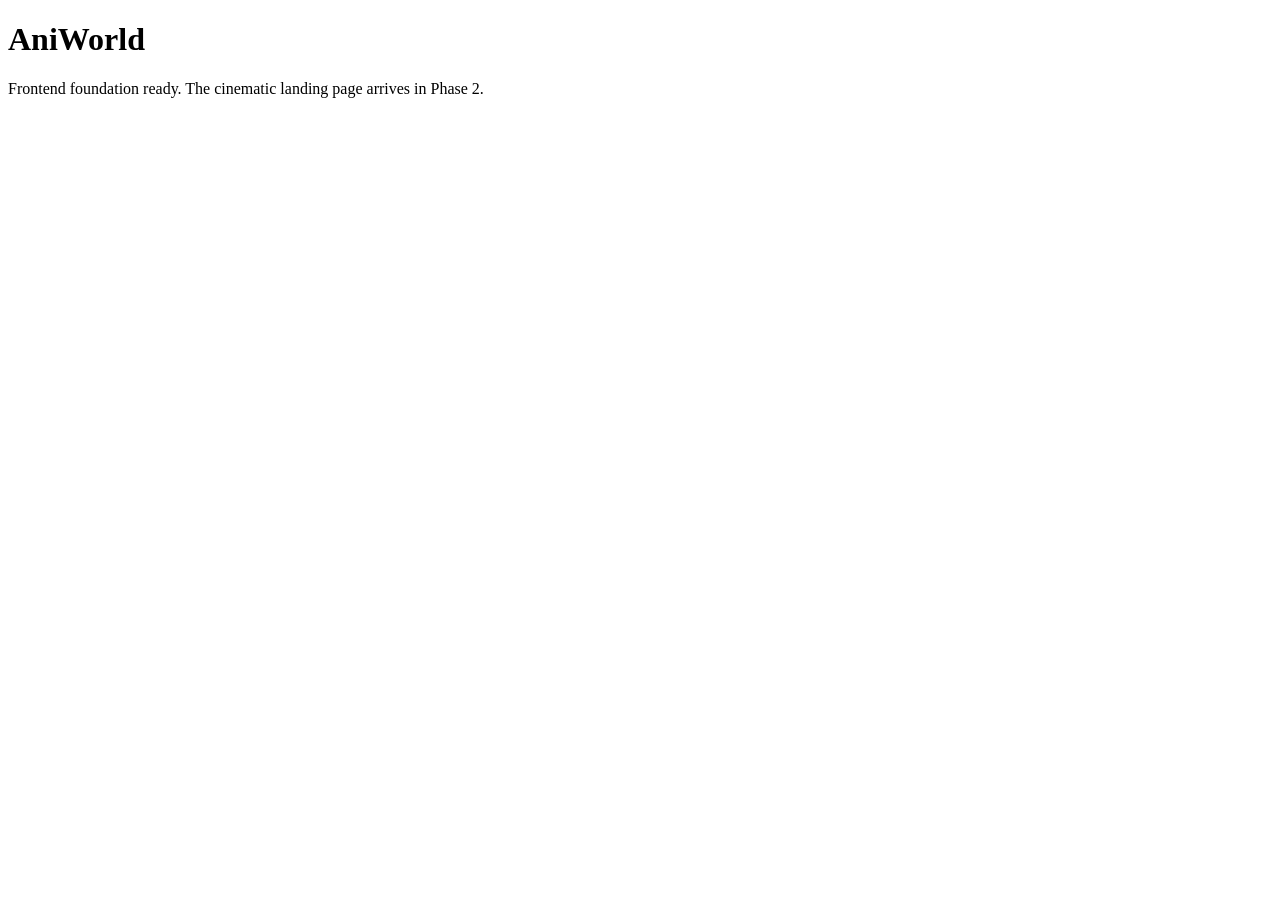
==== frontend/index.html @ ccfe4e94 "feat: initialize AniWorld Django backend" ====
<!doctype html>
<html lang="en">
  <head>
    <meta charset="UTF-8" />
    <meta name="viewport" content="width=device-width, initial-scale=1.0" />
    <meta name="description" content="AniWorld — enter your anime universe." />
    <title>AniWorld</title>
  </head>
  <body>
    <main>
      <h1>AniWorld</h1>
      <p>Frontend foundation ready. The cinematic landing page arrives in Phase 2.</p>
    </main>
  </body>
</html>
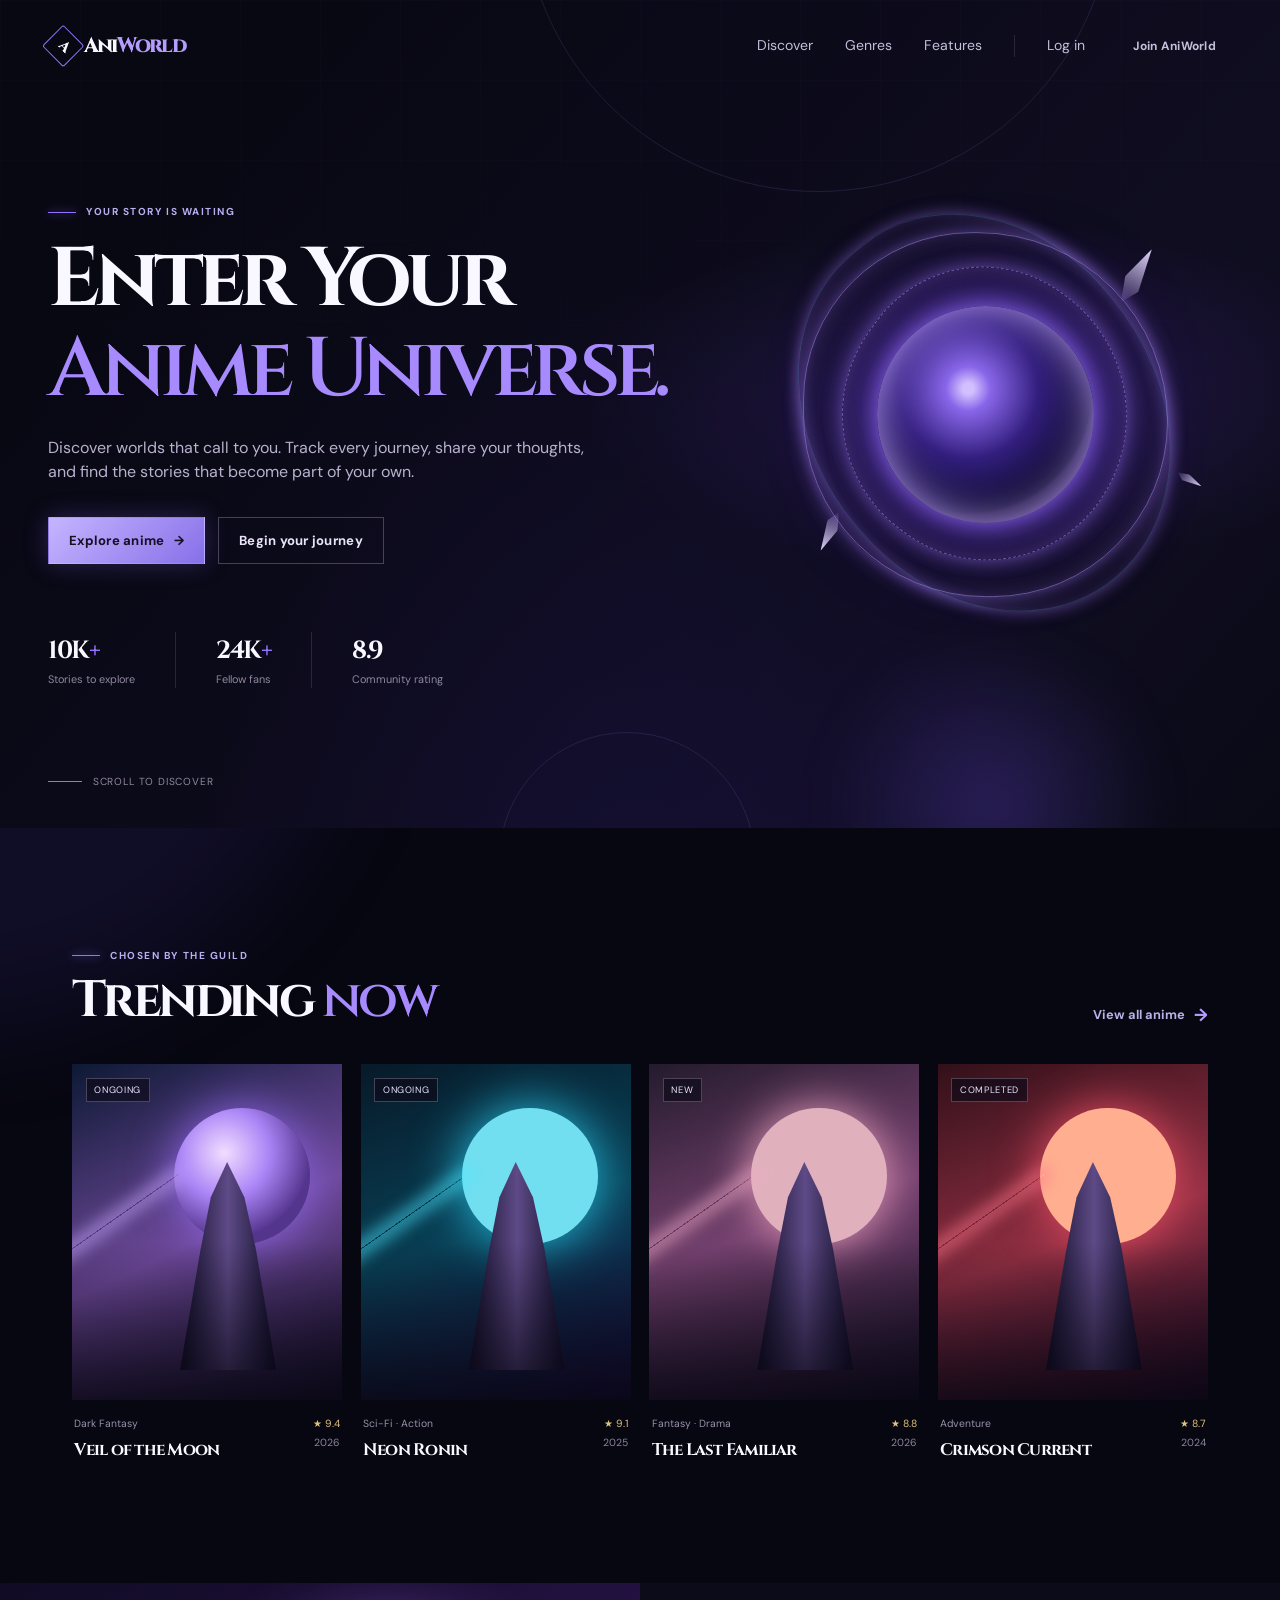
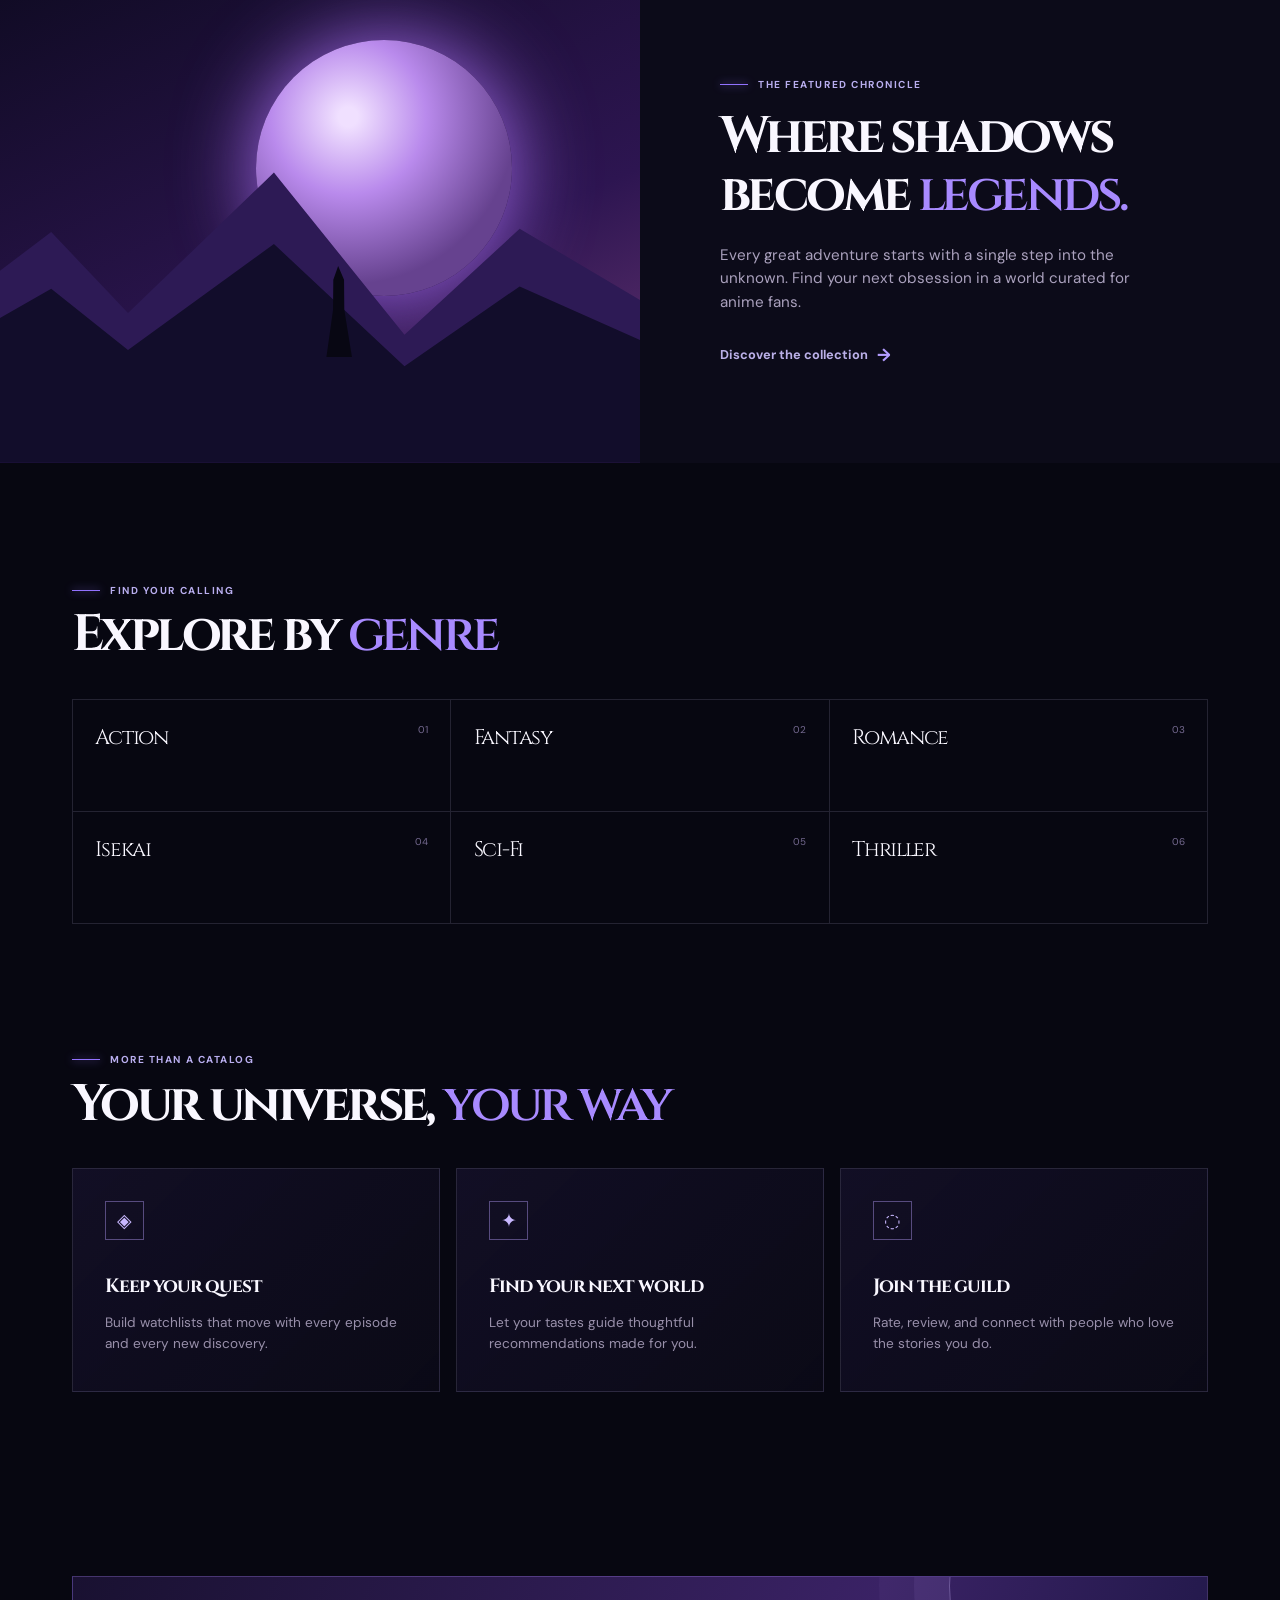
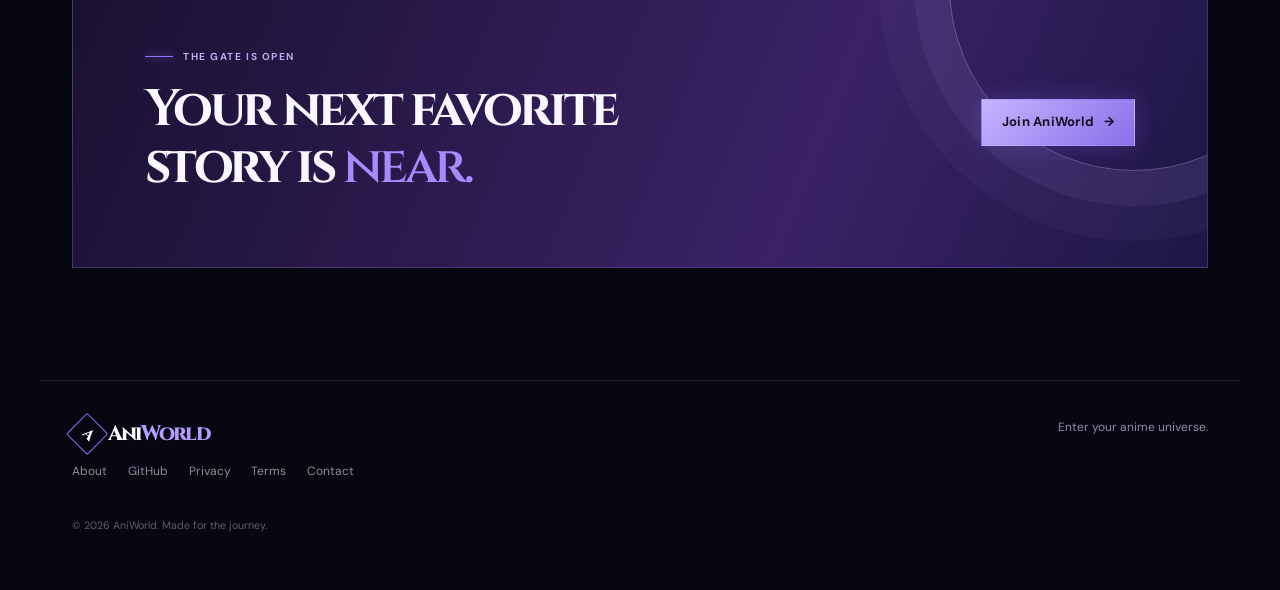
==== commit 90ef6667: "feat: build AniWorld cinematic landing page" ====
--- a/frontend/index.html
+++ b/frontend/index.html
@@ -4,12 +4,80 @@
     <meta charset="UTF-8" />
     <meta name="viewport" content="width=device-width, initial-scale=1.0" />
     <meta name="description" content="AniWorld — enter your anime universe." />
-    <title>AniWorld</title>
+    <title>AniWorld | Enter Your Anime Universe</title>
+    <link rel="preconnect" href="https://fonts.googleapis.com" />
+    <link rel="preconnect" href="https://fonts.gstatic.com" crossorigin />
+    <link href="https://fonts.googleapis.com/css2?family=Cinzel:wght@600;700;800&family=DM+Sans:opsz,wght@9..40,400;9..40,500;9..40,600;9..40,700&display=swap" rel="stylesheet" />
+    <link rel="stylesheet" href="css/main.css" />
   </head>
   <body>
-    <main>
-      <h1>AniWorld</h1>
-      <p>Frontend foundation ready. The cinematic landing page arrives in Phase 2.</p>
+    <a class="skip-link" href="#main-content">Skip to content</a>
+    <div class="page-glow" aria-hidden="true"></div>
+
+    <header class="site-header">
+      <a class="brand" href="#top" aria-label="AniWorld home"><span class="brand-mark">A</span>Ani<span>World</span></a>
+      <button class="nav-toggle" type="button" aria-expanded="false" aria-controls="main-nav"><span></span><span></span><span></span><span class="sr-only">Open navigation</span></button>
+      <nav id="main-nav" class="main-nav" aria-label="Main navigation">
+        <a href="#trending">Discover</a>
+        <a href="#genres">Genres</a>
+        <a href="#features">Features</a>
+        <a class="nav-login" href="pages/login.html">Log in</a>
+        <a class="button button-small" href="pages/register.html">Join AniWorld</a>
+      </nav>
+    </header>
+
+    <main id="main-content">
+      <section id="top" class="hero" aria-labelledby="hero-title">
+        <div id="particles" class="particles" aria-hidden="true"></div>
+        <div class="hero-rune rune-one" aria-hidden="true"></div><div class="hero-rune rune-two" aria-hidden="true"></div>
+        <div class="hero-copy reveal">
+          <p class="eyebrow"><span></span> Your story is waiting</p>
+          <h1 id="hero-title">Enter Your<br /><em>Anime Universe.</em></h1>
+          <p class="hero-description">Discover worlds that call to you. Track every journey, share your thoughts, and find the stories that become part of your own.</p>
+          <div class="hero-actions">
+            <a class="button button-primary" href="#trending">Explore anime <span aria-hidden="true">→</span></a>
+            <a class="button button-ghost" href="pages/login.html">Begin your journey</a>
+          </div>
+          <dl class="hero-stats">
+            <div><dt>10K<span>+</span></dt><dd>Stories to explore</dd></div>
+            <div><dt>24K<span>+</span></dt><dd>Fellow fans</dd></div>
+            <div><dt>8.9</dt><dd>Community rating</dd></div>
+          </dl>
+        </div>
+        <div class="hero-portal" aria-hidden="true"><div class="portal-core"></div><div class="portal-ring ring-a"></div><div class="portal-ring ring-b"></div><div class="portal-ring ring-c"></div><div class="portal-shard shard-a"></div><div class="portal-shard shard-b"></div><div class="portal-shard shard-c"></div></div>
+        <a class="scroll-cue" href="#trending"><span></span> Scroll to discover</a>
+      </section>
+
+      <section id="trending" class="catalog-section section-shell" aria-labelledby="trending-title">
+        <div class="section-heading reveal"><div><p class="eyebrow"><span></span> Chosen by the guild</p><h2 id="trending-title">Trending <em>now</em></h2></div><a class="text-link" href="pages/anime.html">View all anime <span aria-hidden="true">→</span></a></div>
+        <div id="trending-grid" class="anime-grid" aria-live="polite"></div>
+      </section>
+
+      <section class="spotlight section-shell reveal" aria-labelledby="spotlight-title">
+        <div class="spotlight-art" aria-hidden="true"><div class="moon"></div><div class="mountain mountain-back"></div><div class="mountain mountain-front"></div><div class="wanderer"></div></div>
+        <div class="spotlight-copy"><p class="eyebrow"><span></span> The featured chronicle</p><h2 id="spotlight-title">Where shadows<br />become <em>legends.</em></h2><p>Every great adventure starts with a single step into the unknown. Find your next obsession in a world curated for anime fans.</p><a class="text-link" href="pages/anime.html">Discover the collection <span aria-hidden="true">→</span></a></div>
+      </section>
+
+      <section id="genres" class="genres-section section-shell" aria-labelledby="genres-title">
+        <div class="section-heading reveal"><div><p class="eyebrow"><span></span> Find your calling</p><h2 id="genres-title">Explore by <em>genre</em></h2></div></div>
+        <div class="genre-list reveal">
+          <a href="pages/anime.html?genre=action">Action <span>01</span></a><a href="pages/anime.html?genre=fantasy">Fantasy <span>02</span></a><a href="pages/anime.html?genre=romance">Romance <span>03</span></a><a href="pages/anime.html?genre=isekai">Isekai <span>04</span></a><a href="pages/anime.html?genre=scifi">Sci-Fi <span>05</span></a><a href="pages/anime.html?genre=thriller">Thriller <span>06</span></a>
+        </div>
+      </section>
+
+      <section id="features" class="features-section section-shell" aria-labelledby="features-title">
+        <div class="section-heading reveal"><div><p class="eyebrow"><span></span> More than a catalog</p><h2 id="features-title">Your universe, <em>your way</em></h2></div></div>
+        <div class="feature-grid">
+          <article class="feature-card reveal"><span class="feature-icon">◈</span><h3>Keep your quest</h3><p>Build watchlists that move with every episode and every new discovery.</p></article>
+          <article class="feature-card reveal"><span class="feature-icon">✦</span><h3>Find your next world</h3><p>Let your tastes guide thoughtful recommendations made for you.</p></article>
+          <article class="feature-card reveal"><span class="feature-icon">◌</span><h3>Join the guild</h3><p>Rate, review, and connect with people who love the stories you do.</p></article>
+        </div>
+      </section>
+
+      <section class="join-banner section-shell reveal" aria-labelledby="join-title"><div><p class="eyebrow"><span></span> The gate is open</p><h2 id="join-title">Your next favorite<br />story is <em>near.</em></h2></div><a class="button button-primary" href="pages/register.html">Join AniWorld <span aria-hidden="true">→</span></a></section>
     </main>
+
+    <footer class="site-footer"><a class="brand" href="#top"><span class="brand-mark">A</span>Ani<span>World</span></a><p>Enter your anime universe.</p><nav aria-label="Footer navigation"><a href="#">About</a><a href="#">GitHub</a><a href="#">Privacy</a><a href="#">Terms</a><a href="mailto:hello@aniworld.example">Contact</a></nav><p class="copyright">© 2026 AniWorld. Made for the journey.</p></footer>
+    <script type="module" src="js/main.js"></script>
   </body>
 </html>
--- a/frontend/css/main.css
+++ b/frontend/css/main.css
@@ -0,0 +1,29 @@
+:root { --ink:#070711; --surface:#0e0d1b; --surface-light:#17152a; --line:rgba(214,205,255,.14); --mist:#c8c2df; --white:#f9f7ff; --violet:#9272ff; --violet-bright:#b49dff; --cyan:#72dff0; --serif:"Cinzel", Georgia, serif; --sans:"DM Sans", Arial, sans-serif; }
+* { box-sizing:border-box; }
+html { scroll-behavior:smooth; }
+body { margin:0; color:var(--white); background:var(--ink); font-family:var(--sans); line-height:1.55; overflow-x:hidden; }
+a { color:inherit; text-decoration:none; }
+button { font:inherit; }
+.skip-link { position:absolute; left:1rem; top:-4rem; z-index:20; background:var(--white); color:var(--ink); padding:.55rem 1rem; border-radius:.3rem; }.skip-link:focus { top:1rem; }
+.sr-only { position:absolute; width:1px; height:1px; padding:0; margin:-1px; overflow:hidden; clip:rect(0,0,0,0); white-space:nowrap; border:0; }
+.page-glow { position:fixed; width:50rem; height:50rem; left:-28rem; top:25vh; z-index:-2; pointer-events:none; border-radius:50%; background:rgba(86,63,199,.12); filter:blur(55px); }
+.site-header { height:5.8rem; max-width:1320px; margin:auto; padding:0 3rem; display:flex; align-items:center; justify-content:space-between; position:absolute; left:0; right:0; top:0; z-index:5; }
+.brand { display:inline-flex; gap:.03em; align-items:center; font-family:var(--serif); letter-spacing:-.08em; font-size:1.3rem; font-weight:800; }.brand>span:not(.brand-mark) { color:var(--violet-bright); }.brand-mark { width:1.9rem; height:1.9rem; margin-right:.3rem; display:inline-grid; place-items:center; border:1px solid var(--violet); transform:rotate(45deg); border-radius:.15rem; color:var(--white); font-family:var(--serif); font-size:.9rem; }.brand-mark::first-letter { transform:rotate(-45deg); }
+.main-nav { display:flex; align-items:center; gap:2rem; color:#c5bedb; font-size:.88rem; }.main-nav>a:not(.button) { transition:color .2s ease; }.main-nav>a:not(.button):hover,.main-nav>a:not(.button):focus-visible { color:var(--white); }.nav-login { border-left:1px solid var(--line); padding-left:2rem; }.nav-toggle { display:none; color:var(--white); background:transparent; border:0; cursor:pointer; }.nav-toggle>span:not(.sr-only) { display:block; width:1.45rem; height:1px; margin:.3rem; background:currentColor; }
+.button { display:inline-flex; align-items:center; justify-content:center; gap:.6rem; padding:.78rem 1.25rem; border:1px solid transparent; font-size:.82rem; font-weight:700; letter-spacing:.02em; transition:transform .2s ease, background .2s ease, box-shadow .2s ease; }.button:hover,.button:focus-visible { transform:translateY(-2px); }.button-primary { color:#151024; background:linear-gradient(135deg,#c5b5ff,#8770e9); box-shadow:0 0 25px rgba(145,111,255,.25); }.button-primary:hover,.button-primary:focus-visible { box-shadow:0 8px 30px rgba(145,111,255,.4); }.button-ghost { border-color:rgba(220,213,255,.27); color:#e9e4f9; }.button-ghost:hover,.button-ghost:focus-visible { background:rgba(255,255,255,.07); }.button-small { padding:.58rem .95rem; font-size:.75rem; }
+.hero { min-height:790px; height:min(92vh,920px); padding:9rem max(3rem,calc((100vw - 1200px)/2)) 5rem; display:flex; align-items:center; position:relative; overflow:hidden; background:radial-gradient(ellipse at 77% 48%,rgba(109,67,222,.2),transparent 29%), radial-gradient(ellipse at 50% 110%,rgba(38,23,106,.25),transparent 49%),linear-gradient(130deg,#080813 16%,#100d21 75%,#0a0a16); }
+.hero::before { content:""; position:absolute; inset:0; opacity:.45; background-image:linear-gradient(rgba(154,136,240,.045) 1px,transparent 1px),linear-gradient(90deg,rgba(154,136,240,.045) 1px,transparent 1px); background-size:5rem 5rem; mask-image:linear-gradient(to bottom,black,transparent 80%); }.hero::after { content:""; position:absolute; height:23rem; width:23rem; right:8%; bottom:-10rem; background:radial-gradient(circle,rgba(120,87,255,.25),transparent 65%); filter:blur(24px); }
+.hero-copy { width:min(640px,58%); position:relative; z-index:2; }.eyebrow { display:flex; align-items:center; gap:.65rem; margin:0 0 1rem; color:#b9aeef; text-transform:uppercase; letter-spacing:.15em; font-size:.63rem; font-weight:700; }.eyebrow span { display:inline-block; width:1.75rem; height:1px; background:var(--violet); box-shadow:0 0 8px var(--violet); }
+h1,h2,h3,p { margin-top:0; }h1,h2,h3 { font-family:var(--serif); }h1 { margin-bottom:1.25rem; font-size:clamp(3.5rem,6.5vw,6.75rem); line-height:1.08; letter-spacing:-.075em; font-weight:700; }h1 em,h2 em { color:#a88aff; font-style:normal; font-weight:600; }.hero-description { max-width:34rem; color:#b9b1cd; font-size:1rem; }.hero-actions { display:flex; gap:.8rem; margin-top:2rem; }.hero-stats { display:flex; gap:2.5rem; margin:4.25rem 0 0; }.hero-stats div { padding-right:2.5rem; border-right:1px solid var(--line); }.hero-stats div:last-child { padding:0; border:0; }.hero-stats dt { font-family:var(--serif); font-size:1.55rem; font-weight:700; letter-spacing:-.06em; }.hero-stats dt span { color:var(--violet); }.hero-stats dd { margin:0; color:#8f879f; font-size:.68rem; }
+.particles { position:absolute; inset:0; overflow:hidden; pointer-events:none; }.particles span { position:absolute; left:var(--x); top:var(--y); width:var(--size); height:var(--size); border-radius:50%; background:#d6cbff; box-shadow:0 0 10px #ba9dff; opacity:0; animation:drift var(--duration) var(--delay) infinite ease-in-out; }@keyframes drift { 0%,100%{transform:translate(0,0);opacity:0} 20%,75%{opacity:.8} 50%{transform:translate(24px,-50px);opacity:.2} }
+.hero-portal { position:absolute; right:max(6%,calc((100vw - 1260px)/2)); top:49%; width:clamp(19rem,34vw,31rem); aspect-ratio:1; transform:translateY(-48%); z-index:1; }.portal-core { position:absolute; inset:25%; border-radius:50%; background:radial-gradient(circle at 42% 38%,#d2bfff 0 3%,#8966e9 12%,#321e7d 38%,#0d0a2a 67%,transparent 69%); box-shadow:0 0 25px #8b62ed,0 0 100px rgba(109,63,235,.8),inset 0 0 40px #b99bff; animation:pulse 5s infinite ease-in-out; }.portal-ring { position:absolute; inset:8%; border:1px solid rgba(181,155,255,.52); border-radius:47% 53% 49% 51%; box-shadow:0 0 18px rgba(165,125,255,.5),inset 0 0 18px rgba(165,125,255,.25); }.ring-a { animation:spin 16s linear infinite; }.ring-b { inset:17%; border-style:dashed; transform:rotate(36deg); animation:spin 12s linear infinite reverse; }.ring-c { inset:2%; border-color:rgba(128,208,255,.22); transform:rotate(50deg) scaleY(.82); animation:spin 28s linear infinite; }.portal-shard { position:absolute; width:1.2rem; height:3.8rem; background:linear-gradient(#e4d7ff,rgba(135,97,244,.1)); box-shadow:0 0 15px #b296ff; clip-path:polygon(50% 0,100% 72%,48% 100%,0 60%); }.shard-a { right:13%; top:11%; transform:rotate(30deg); }.shard-b { left:12%; bottom:16%; transform:rotate(205deg) scale(.7); }.shard-c { right:1%; bottom:28%; transform:rotate(120deg) scale(.45); }@keyframes spin { to { rotate:360deg; } }@keyframes pulse { 50% { filter:brightness(1.35); transform:scale(1.04); } }.rune-one,.rune-two { position:absolute; border:1px solid rgba(151,125,242,.15); border-radius:50%; }.rune-one { height:37rem; width:37rem; right:13%; top:-25rem; }.rune-two { height:16rem; width:16rem; left:39%; bottom:-10rem; }.scroll-cue { position:absolute; left:max(3rem,calc((100vw - 1200px)/2)); bottom:2.4rem; z-index:2; display:flex; gap:.7rem; align-items:center; color:#91899e; font-size:.64rem; letter-spacing:.08em; text-transform:uppercase; }.scroll-cue span { display:block; width:2.1rem; height:1px; background:var(--violet); }
+.section-shell { max-width:1200px; margin:auto; padding:7.5rem 2rem; }.section-heading { display:flex; align-items:end; justify-content:space-between; margin-bottom:2.2rem; }.section-heading .eyebrow { margin-bottom:.5rem; }h2 { margin:0; font-size:clamp(2.3rem,4vw,4rem); font-weight:700; line-height:1.12; letter-spacing:-.07em; }.text-link { display:inline-flex; align-items:center; gap:.55rem; color:#bbb0e8; font-size:.8rem; font-weight:700; }.text-link span { color:var(--violet-bright); font-size:1.1rem; transition:transform .2s ease; }.text-link:hover span,.text-link:focus-visible span { transform:translateX(4px); }
+.anime-grid { display:grid; grid-template-columns:repeat(4,1fr); gap:1.15rem; }.anime-card { min-width:0; }.anime-art { display:block; position:relative; height:21rem; overflow:hidden; isolation:isolate; background:#23183c; }.anime-art::before,.anime-art::after { content:""; position:absolute; inset:0; }.anime-art::after { background:linear-gradient(0deg,rgba(8,6,18,.8),transparent 47%); }.art-orb { position:absolute; z-index:-1; top:13%; right:12%; width:8.5rem; height:8.5rem; border-radius:50%; }.art-figure { position:absolute; z-index:0; left:40%; bottom:9%; width:6rem; height:13rem; background:linear-gradient(90deg,#110d25,#5e4a87,#100d26); clip-path:polygon(49% 0,67% 17%,79% 42%,100% 100%,0 100%,21% 43%,32% 17%); }.art-slice { position:absolute; z-index:1; width:10rem; height:1px; top:46%; left:-14%; transform:rotate(-35deg); box-shadow:0 0 17px 4px currentColor; }.art-moon { background:linear-gradient(155deg,#0d1934,#6e499a 51%,#17102a); }.art-moon .art-orb { background:radial-gradient(circle at 37% 33%,#f2deff, #aa84f6 36%,#54358d 69%); box-shadow:0 0 45px #8c65e5; }.art-moon .art-slice { color:#c8a8ff; }.art-neon { background:linear-gradient(160deg,#071a29,#093f55 49%,#180b3d); }.art-neon .art-orb { background:#72dff0; box-shadow:0 0 52px #25c5e6; }.art-neon .art-slice { color:#49e6ff; }.art-familiar { background:linear-gradient(160deg,#241b2d,#75416f 48%,#161026); }.art-familiar .art-orb { background:#e0b1bd; box-shadow:0 0 45px #ec9fbe; }.art-familiar .art-slice { color:#f4abc8; }.art-crimson { background:linear-gradient(160deg,#321019,#912f43 52%,#210a22); }.art-crimson .art-orb { background:#ffaf90; box-shadow:0 0 48px #ec4e65; }.art-crimson .art-slice { color:#ff7589; }.status-pill { position:absolute; z-index:2; top:.85rem; left:.85rem; padding:.25rem .48rem; background:rgba(12,9,25,.68); border:1px solid rgba(240,231,255,.24); color:#ece4ff; font-size:.58rem; letter-spacing:.07em; text-transform:uppercase; }.anime-details { padding:1rem .15rem 0; display:flex; justify-content:space-between; gap:.4rem; }.anime-details p { margin:0 0 .28rem; color:#9990aa; font-size:.65rem; }.anime-details h3 { margin:0; font-size:1.05rem; letter-spacing:-.045em; }.anime-details h3 a:hover { color:var(--violet-bright); }.anime-meta { text-align:right; white-space:nowrap; font-size:.65rem; color:#8d849e; }.anime-meta span { display:block; }.anime-meta .rating { color:#e0c17d; margin-bottom:.17rem; }
+.spotlight { max-width:none; padding:0; display:grid; grid-template-columns:1fr 1fr; min-height:30rem; background:#0c0b19; overflow:hidden; }.spotlight-art { position:relative; overflow:hidden; min-height:25rem; background:linear-gradient(155deg,#100b24,#2d1551 62%,#6a3775); }.moon { position:absolute; width:16rem; height:16rem; border-radius:50%; right:20%; top:12%; background:radial-gradient(circle at 36% 30%,#f0e0ff 0 4%,#b98aec 32%,#66428f 69%); box-shadow:0 0 80px #a36bea; }.mountain { position:absolute; bottom:0; left:-10%; width:120%; clip-path:polygon(0 100%,0 54%,15% 26%,25% 52%,44% 7%,61% 59%,76% 25%,100% 60%,100% 100%); }.mountain-back { height:65%; background:#2d1a55; }.mountain-front { height:49%; background:#120d2b; }.wanderer { position:absolute; left:51%; bottom:22%; width:1.6rem; height:5.7rem; background:#080713; clip-path:polygon(46% 0,69% 15%,70% 48%,100% 100%,0 100%,26% 48%,27% 15%); }.spotlight-copy { align-self:center; padding:5rem max(3rem,11vw) 5rem 5rem; }.spotlight-copy>p:not(.eyebrow) { max-width:28rem; margin:1.3rem 0 1.7rem; color:#aaa1bd; font-size:.95rem; }
+.genres-section { padding-bottom:4rem; }.genre-list { display:grid; grid-template-columns:repeat(3,1fr); border-top:1px solid var(--line); border-left:1px solid var(--line); }.genre-list a { min-height:7rem; padding:1.4rem; display:flex; justify-content:space-between; align-items:start; border-right:1px solid var(--line); border-bottom:1px solid var(--line); font-family:var(--serif); font-size:1.32rem; letter-spacing:-.06em; background:transparent; transition:background .25s, color .25s; }.genre-list a span { color:#756a91; font-family:var(--sans); font-size:.62rem; letter-spacing:0; }.genre-list a:hover,.genre-list a:focus-visible { color:#1a1231; background:var(--violet-bright); }.genre-list a:hover span { color:#3d2c69; }
+.features-section { padding-top:4rem; }.feature-grid { display:grid; grid-template-columns:repeat(3,1fr); gap:1rem; }.feature-card { min-height:14rem; padding:2rem; border:1px solid var(--line); background:linear-gradient(135deg,rgba(117,84,214,.1),rgba(20,17,35,.3)); }.feature-icon { display:inline-grid; place-items:center; width:2.45rem; height:2.45rem; margin-bottom:2rem; color:#c9b8ff; border:1px solid rgba(186,160,255,.42); font-size:1.2rem; }.feature-card h3 { margin:0 0 .65rem; font-size:1.2rem; letter-spacing:-.055em; }.feature-card p { margin:0; color:#9990ab; font-size:.85rem; }.join-banner { max-width:1136px; margin:4rem auto 7rem; padding:4.5rem 4.5rem; display:flex; justify-content:space-between; align-items:center; position:relative; overflow:hidden; border:1px solid rgba(176,144,255,.26); background:linear-gradient(112deg,#191131,#3a2265 65%,#1d1745); }.join-banner::after { content:""; position:absolute; width:23rem; height:23rem; right:-7rem; top:-11rem; border:1px solid rgba(208,189,255,.36); border-radius:50%; box-shadow:0 0 0 35px rgba(201,175,255,.07),0 0 0 70px rgba(201,175,255,.04); }.join-banner>* { position:relative; z-index:1; }
+.site-footer { max-width:1200px; margin:auto; padding:2.3rem 2rem 3.5rem; border-top:1px solid var(--line); display:grid; grid-template-columns:1fr auto; gap:.75rem 2rem; color:#938aa5; font-size:.75rem; }.site-footer .brand { color:var(--white); }.site-footer .brand span:last-child { color:var(--violet-bright); }.site-footer nav { display:flex; gap:1.3rem; }.site-footer nav a:hover { color:var(--white); }.copyright { grid-column:1/-1; margin:1.5rem 0 0; color:#625a70; font-size:.67rem; }
+.reveal { opacity:0; transform:translateY(20px); transition:opacity .7s ease,transform .7s ease; }.reveal.is-visible { opacity:1; transform:none; }.anime-card:nth-child(2) { transition-delay:.08s; }.anime-card:nth-child(3) { transition-delay:.16s; }.anime-card:nth-child(4) { transition-delay:.24s; }
+@media (max-width:900px) { .site-header { padding:0 1.5rem; }.hero { padding-inline:1.5rem; }.hero-copy { width:64%; }.hero-portal { right:-6%; opacity:.8; }.anime-grid { grid-template-columns:repeat(2,1fr); }.spotlight-copy { padding:3rem; }.join-banner { margin-inline:1.5rem; padding:3rem; }.section-shell { padding-inline:1.5rem; } }
+@media (max-width:650px) { .site-header { height:4.7rem; }.main-nav { position:absolute; display:none; left:1rem; right:1rem; top:4.2rem; padding:1.25rem; border:1px solid var(--line); background:#121023; flex-direction:column; align-items:stretch; gap:1rem; box-shadow:0 16px 30px rgba(0,0,0,.3); }.main-nav.is-open { display:flex; }.main-nav .button { text-align:center; }.nav-login { border:0; padding:0; }.nav-toggle { display:block; }.hero { height:auto; min-height:47rem; padding-top:8rem; padding-bottom:5.5rem; align-items:start; }.hero-copy { width:100%; }.hero-portal { width:23rem; right:-9rem; top:auto; bottom:-1.3rem; transform:none; opacity:.54; }.hero-description { font-size:.92rem; }.hero-stats { gap:1rem; margin-top:3rem; }.hero-stats div { padding-right:1rem; }.hero-stats dt { font-size:1.25rem; }.hero-stats dd { font-size:.57rem; }.scroll-cue { left:1.5rem; }.section-shell { padding-top:5rem; padding-bottom:5rem; }.section-heading { align-items:start; }.section-heading .text-link { padding-top:1rem; white-space:nowrap; }.anime-art { height:17rem; }.spotlight { grid-template-columns:1fr; }.spotlight-art { min-height:21rem; }.spotlight-copy { padding:3rem 1.5rem; }.genre-list { grid-template-columns:repeat(2,1fr); }.genre-list a { min-height:5.5rem; font-size:1.1rem; }.feature-grid { grid-template-columns:1fr; }.feature-card { min-height:auto; padding:1.7rem; }.feature-icon { margin-bottom:1.2rem; }.join-banner { margin:1rem 1.5rem 4rem; padding:2.5rem 1.5rem; align-items:start; flex-direction:column; gap:1.8rem; }.site-footer { grid-template-columns:1fr; }.site-footer nav { grid-row:3; flex-wrap:wrap; }.copyright { grid-column:auto; }.site-footer>p { margin:0; } }
+@media (prefers-reduced-motion:reduce) { *,*::before,*::after { scroll-behavior:auto!important; animation-duration:.001ms!important; animation-iteration-count:1!important; transition-duration:.001ms!important; } .reveal { opacity:1; transform:none; } }
